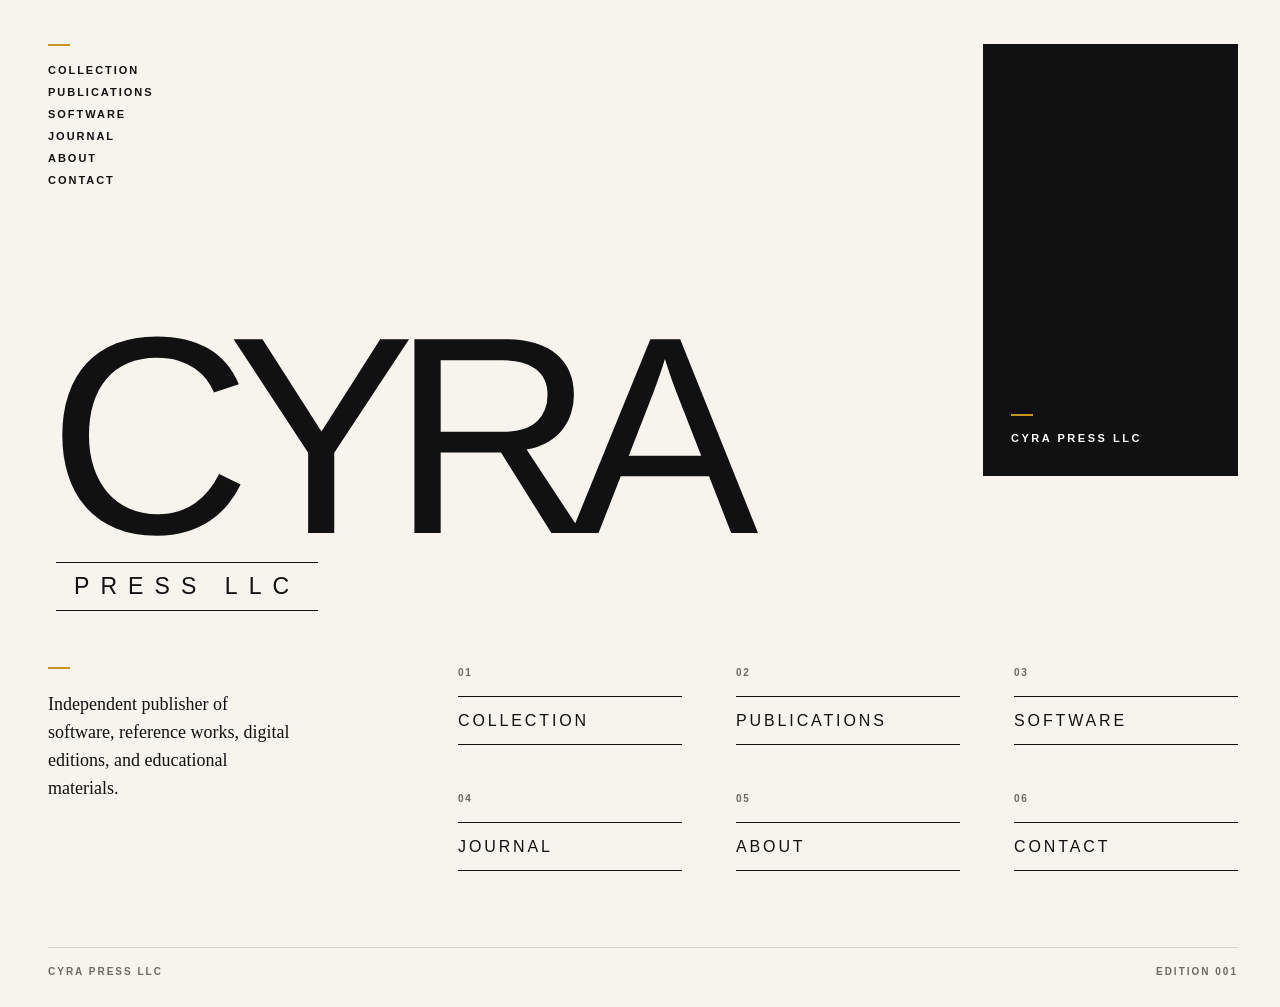
==== index.html @ 1d4a7852 "Add files via upload" ====
<!doctype html>
<html lang="en">
<head>
  <meta charset="utf-8">
  <meta name="viewport" content="width=device-width, initial-scale=1">
  <meta name="description" content="Cyra Press LLC — independent publisher of software, reference works, digital editions, and educational publications.">
  <title>Cyra Press LLC</title>
  <link rel="stylesheet" href="style.css">
</head>
<body>
  <header class="site-header">
    <nav class="site-nav" aria-label="Primary">
      <span class="tiny-dash" aria-hidden="true"></span>
      <button type="button">Collection</button>
      <button type="button">Publications</button>
      <button type="button">Software</button>
      <button type="button">Journal</button>
      <button type="button">About</button>
      <button type="button">Contact</button>
    </nav>
  </header>

  <main class="layout">
    <section class="hero" aria-labelledby="brand-title">
      <div class="brand-lockup">
        <h1 id="brand-title">CYRA</h1>
        <p class="press-label">PRESS LLC</p>
      </div>

      <aside class="black-panel" aria-label="Cyra Press">
        <span class="panel-dash" aria-hidden="true"></span>
        <p>CYRA PRESS LLC</p>
      </aside>
    </section>

    <section class="lower-grid">
      <div class="intro">
        <span class="intro-dash" aria-hidden="true"></span>
        <p>
          Independent publisher of software, reference works,
          digital editions, and educational materials.
        </p>
      </div>

      <div class="link-grid" aria-label="Future sections">
        <button type="button">
          <span class="number">01</span>
          <span class="sandwich-label">Collection</span>
        </button>

        <button type="button">
          <span class="number">02</span>
          <span class="sandwich-label">Publications</span>
        </button>

        <button type="button">
          <span class="number">03</span>
          <span class="sandwich-label">Software</span>
        </button>

        <button type="button">
          <span class="number">04</span>
          <span class="sandwich-label">Journal</span>
        </button>

        <button type="button">
          <span class="number">05</span>
          <span class="sandwich-label">About</span>
        </button>

        <button type="button">
          <span class="number">06</span>
          <span class="sandwich-label">Contact</span>
        </button>
      </div>
    </section>

    <footer class="site-footer">
      <span>CYRA PRESS LLC</span>
      <span>EDITION 001</span>
    </footer>
  </main>

  <script src="script.js"></script>
</body>
</html>
---- style.css ----
:root {
  --paper: #f7f4ee;
  --ink: #111111;
  --muted: #6d6a64;
  --accent: #c5951d;
}

* {
  box-sizing: border-box;
}

html {
  background: var(--paper);
}

body {
  margin: 0;
  min-height: 100vh;
  background: var(--paper);
  color: var(--ink);
  font-family: Arial, Helvetica, sans-serif;
}

button {
  color: inherit;
}

.site-header {
  position: absolute;
  top: 44px;
  left: 48px;
  z-index: 10;
}

.site-nav {
  display: flex;
  flex-direction: column;
  align-items: flex-start;
  gap: 10px;
}

.site-nav button {
  padding: 0;
  border: 0;
  background: transparent;
  font-size: 11px;
  font-weight: 600;
  letter-spacing: 0.18em;
  text-transform: uppercase;
  cursor: pointer;
}

.site-nav button:hover,
.site-nav button:focus-visible {
  color: var(--accent);
}

.tiny-dash,
.panel-dash,
.intro-dash {
  display: block;
  width: 22px;
  height: 2px;
  background: var(--accent);
}

.tiny-dash {
  margin-bottom: 8px;
}

.layout {
  width: 100%;
  min-height: 100vh;
  padding: 44px 42px 30px 48px;
}

.hero {
  min-height: 63vh;
  display: grid;
  grid-template-columns: minmax(0, 1fr) 255px;
  align-items: end;
  gap: 34px;
}

.brand-lockup {
  align-self: end;
}

.brand-lockup h1 {
  margin: 0;
  font-size: clamp(8rem, 22vw, 20rem);
  font-weight: 400;
  line-height: 0.74;
  letter-spacing: -0.085em;
}

.press-label {
  width: fit-content;
  margin: 22px 0 0 8px;
  padding: 10px 18px;
  border-top: 1px solid var(--ink);
  border-bottom: 1px solid var(--ink);
  font-size: clamp(1rem, 1.8vw, 1.55rem);
  letter-spacing: 0.48em;
}

.black-panel {
  align-self: start;
  min-height: 48vh;
  padding: 0 28px 32px;
  display: flex;
  flex-direction: column;
  justify-content: flex-end;
  background: #111111;
  color: #ffffff;
}

.black-panel p {
  margin: 16px 0 0;
  font-size: 11px;
  font-weight: 600;
  letter-spacing: 0.23em;
}

.lower-grid {
  margin-top: 56px;
  display: grid;
  grid-template-columns: 300px 1fr;
  gap: 110px;
  align-items: start;
}

.intro {
  max-width: 250px;
}

.intro p {
  margin: 22px 0 0;
  font-family: Georgia, "Times New Roman", serif;
  font-size: 18px;
  line-height: 1.55;
}

.link-grid {
  display: grid;
  grid-template-columns: repeat(3, minmax(150px, 1fr));
  gap: 48px 54px;
}

.link-grid button {
  padding: 0;
  border: 0;
  background: transparent;
  text-align: left;
  cursor: pointer;
}

.number {
  display: block;
  margin-bottom: 18px;
  color: var(--muted);
  font-size: 10px;
  font-weight: 600;
  letter-spacing: 0.18em;
}

.sandwich-label {
  display: block;
  padding: 15px 0 14px;
  border-top: 1px solid var(--ink);
  border-bottom: 1px solid var(--ink);
  font-size: 16px;
  letter-spacing: 0.18em;
  text-transform: uppercase;
  transition:
    color 150ms ease,
    padding-left 150ms ease,
    border-color 150ms ease;
}

.link-grid button:hover .sandwich-label,
.link-grid button:focus-visible .sandwich-label {
  padding-left: 8px;
  color: var(--accent);
  border-color: var(--accent);
}

.site-footer {
  margin-top: 76px;
  display: flex;
  justify-content: space-between;
  gap: 20px;
  padding-top: 18px;
  border-top: 1px solid #d8d3ca;
  color: var(--muted);
  font-size: 10px;
  font-weight: 600;
  letter-spacing: 0.2em;
}

@media (max-width: 980px) {
  .site-header {
    position: static;
    padding: 28px 24px 0;
  }

  .site-nav {
    flex-direction: row;
    flex-wrap: wrap;
    gap: 12px 18px;
  }

  .tiny-dash {
    flex-basis: 100%;
  }

  .layout {
    padding: 40px 24px 28px;
  }

  .hero {
    min-height: auto;
    grid-template-columns: 1fr;
  }

  .black-panel {
    min-height: 210px;
    width: 44%;
    margin-left: auto;
  }

  .lower-grid {
    grid-template-columns: 1fr;
    gap: 58px;
  }
}

@media (max-width: 720px) {
  .brand-lockup h1 {
    font-size: clamp(6rem, 30vw, 10rem);
  }

  .press-label {
    letter-spacing: 0.32em;
  }

  .black-panel {
    width: 56%;
  }

  .link-grid {
    grid-template-columns: 1fr 1fr;
  }
}

@media (max-width: 480px) {
  .site-nav button {
    font-size: 10px;
  }

  .layout {
    padding-left: 18px;
    padding-right: 18px;
  }

  .black-panel {
    width: 72%;
  }

  .link-grid {
    grid-template-columns: 1fr;
    gap: 34px;
  }

  .site-footer {
    flex-direction: column;
  }
}
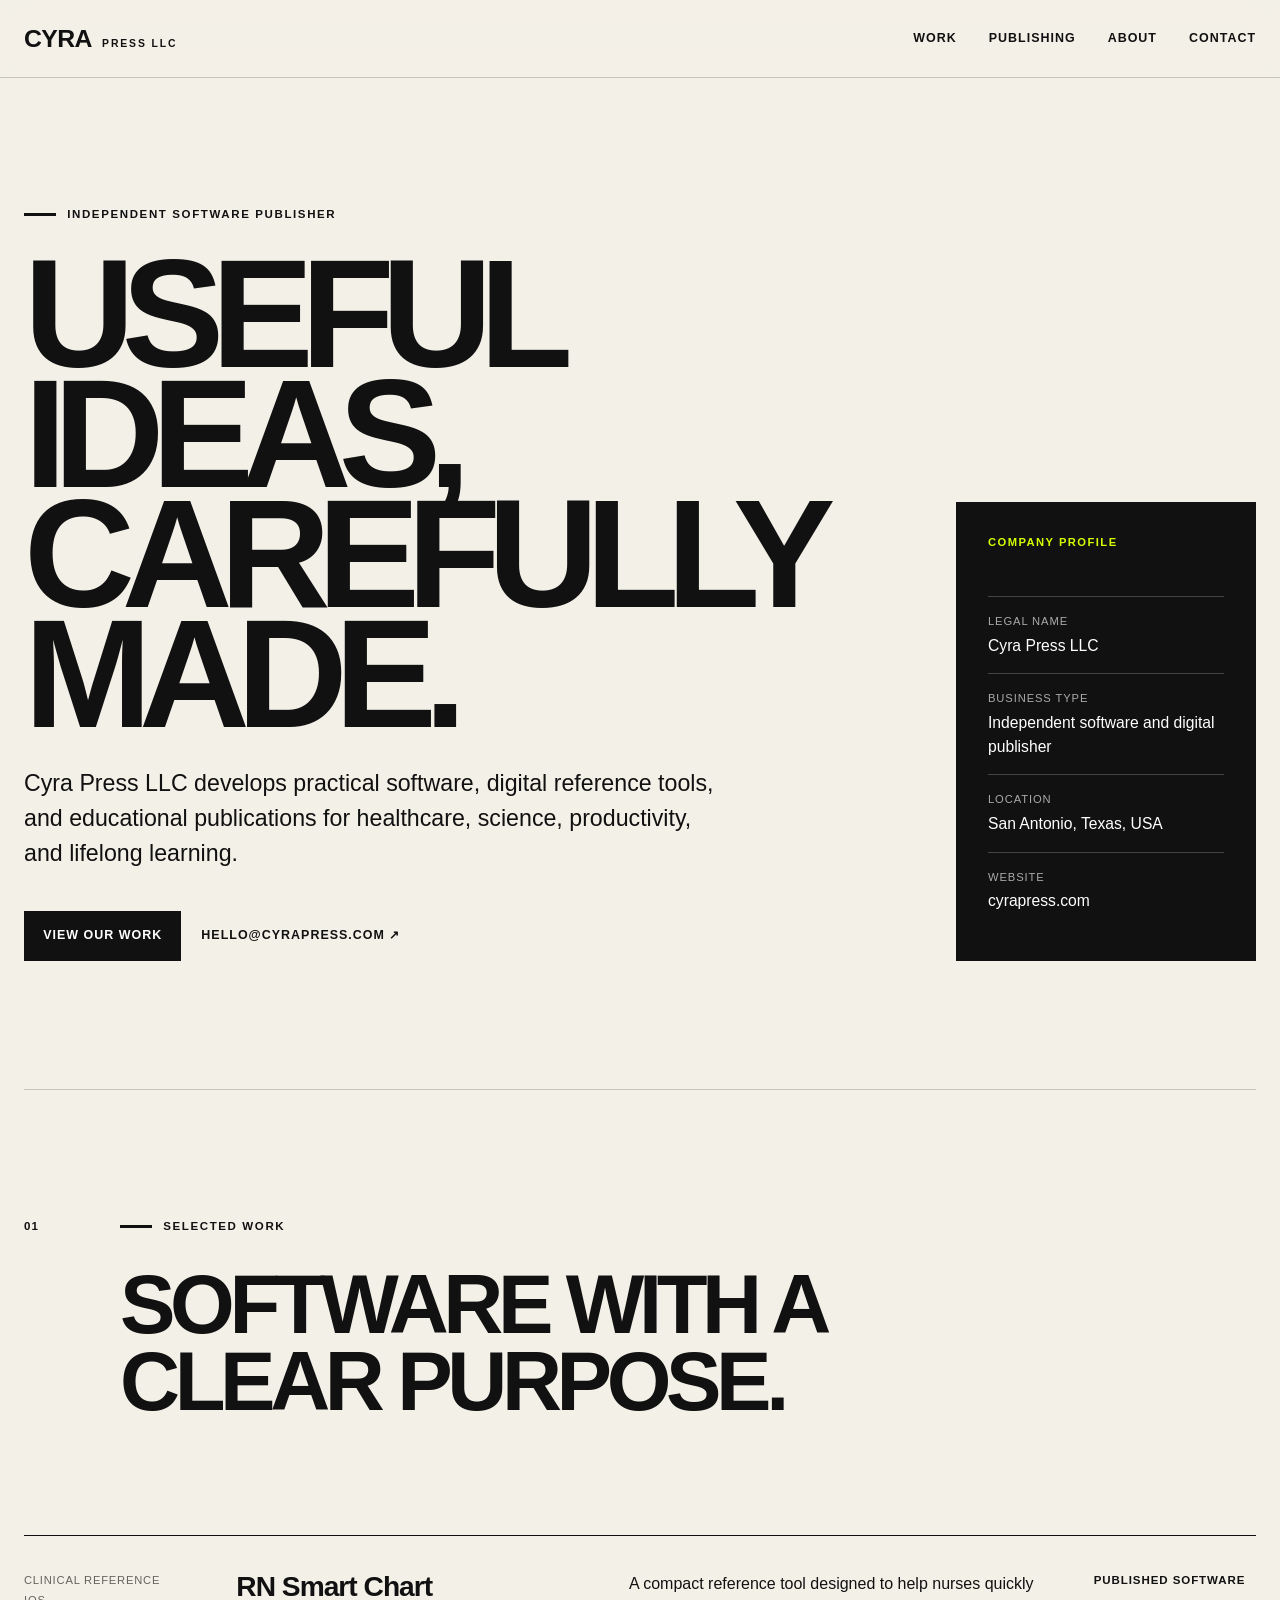
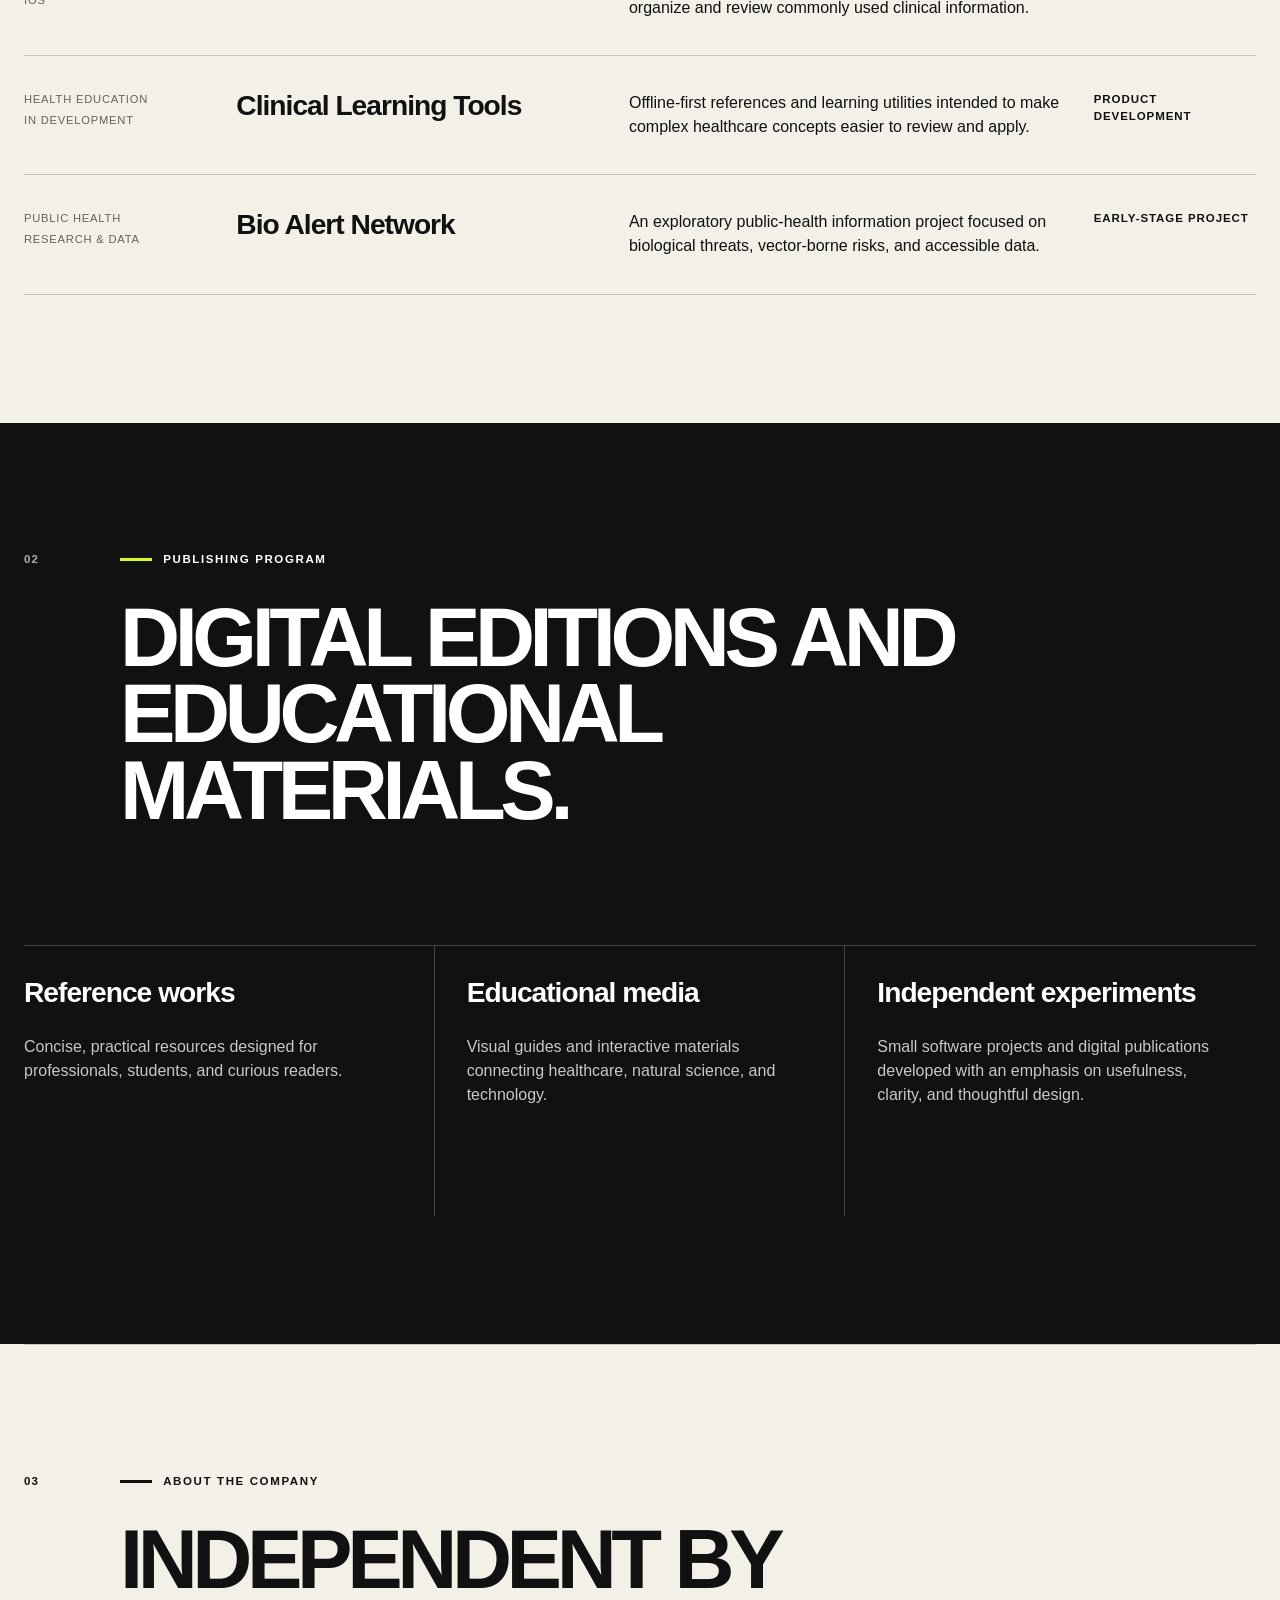
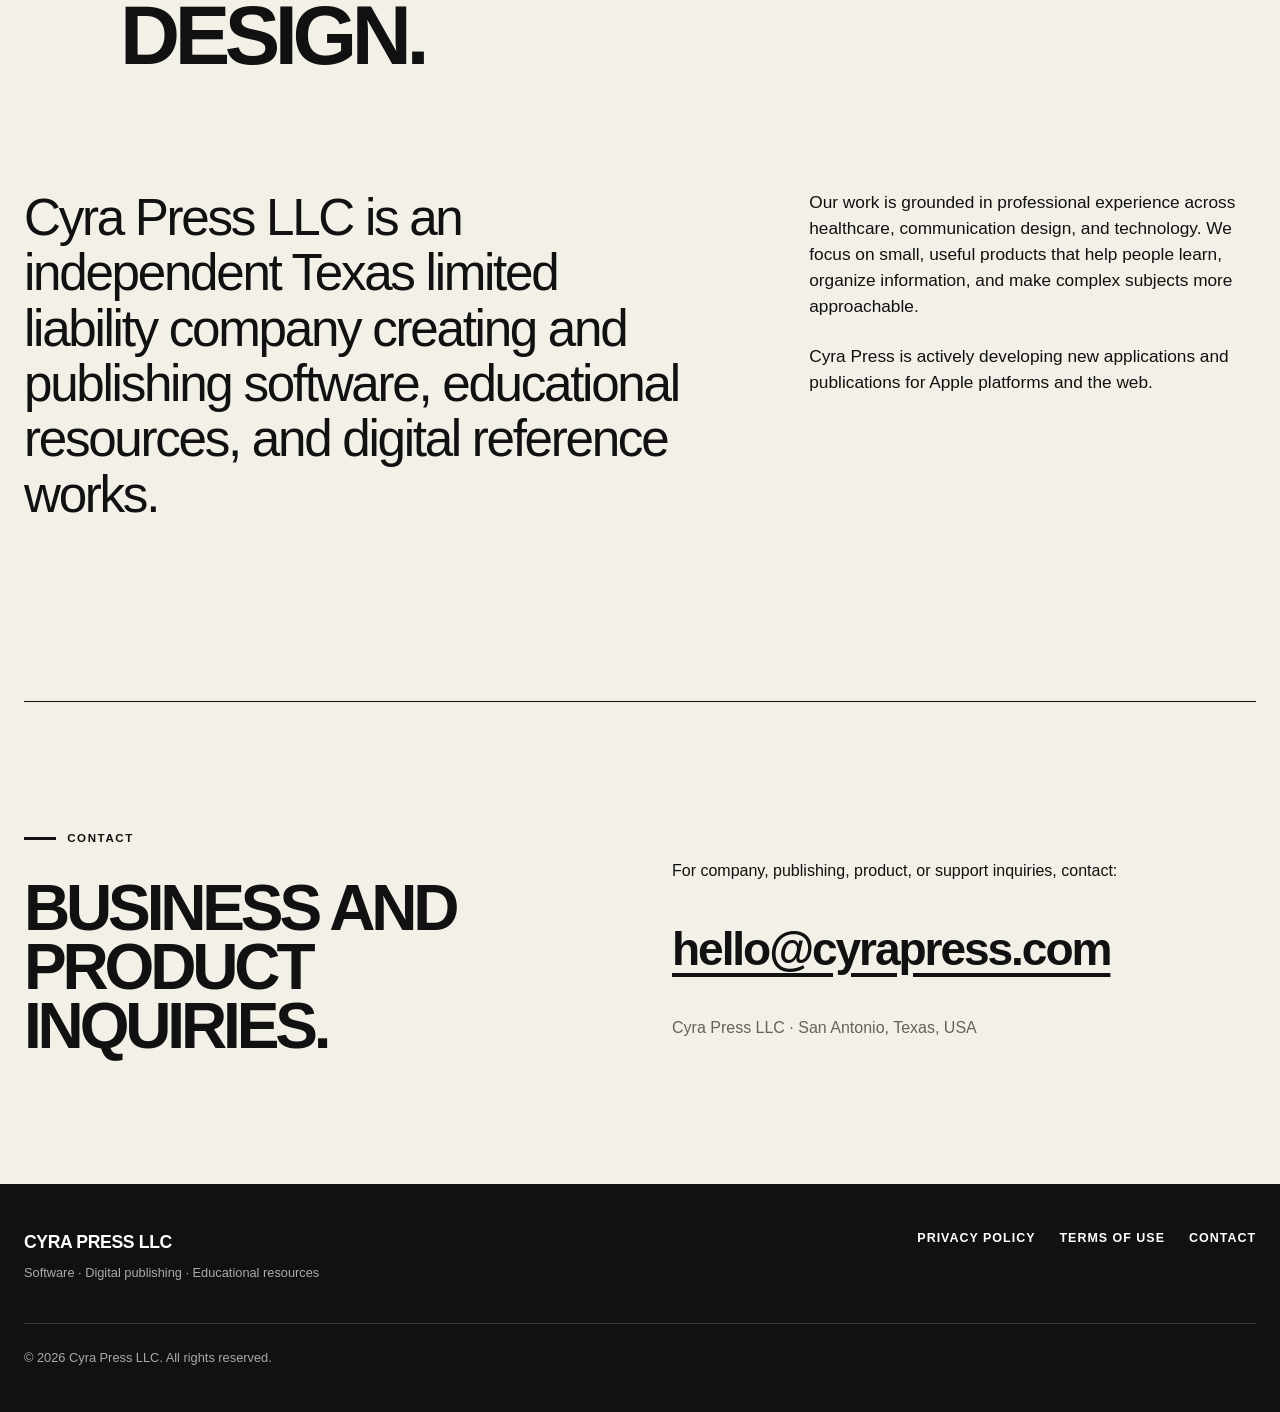
==== commit 2f5b1c67: "Add files via upload" ====
--- a/index.html
+++ b/index.html
@@ -3,84 +3,200 @@
 <head>
   <meta charset="utf-8">
   <meta name="viewport" content="width=device-width, initial-scale=1">
-  <meta name="description" content="Cyra Press LLC — independent publisher of software, reference works, digital editions, and educational publications.">
-  <title>Cyra Press LLC</title>
+  <meta name="description" content="Cyra Press LLC is a Texas-based independent software publisher creating practical digital tools and educational resources for healthcare, science, and lifelong learning.">
+  <meta name="theme-color" content="#f3f0e8">
+  <meta property="og:title" content="Cyra Press LLC">
+  <meta property="og:description" content="Independent software and digital publishing studio based in Texas.">
+  <meta property="og:type" content="website">
+  <meta property="og:url" content="https://cyrapress.com/">
+  <title>Cyra Press LLC | Software & Digital Publishing</title>
+  <link rel="canonical" href="https://cyrapress.com/">
   <link rel="stylesheet" href="style.css">
+  <script src="script.js" defer></script>
 </head>
 <body>
+  <a class="skip-link" href="#main">Skip to content</a>
+
   <header class="site-header">
-    <nav class="site-nav" aria-label="Primary">
-      <span class="tiny-dash" aria-hidden="true"></span>
-      <button type="button">Collection</button>
-      <button type="button">Publications</button>
-      <button type="button">Software</button>
-      <button type="button">Journal</button>
-      <button type="button">About</button>
-      <button type="button">Contact</button>
+    <a class="wordmark" href="#home" aria-label="Cyra Press home">
+      <span>CYRA</span>
+      <small>PRESS LLC</small>
+    </a>
+
+    <button class="menu-toggle" type="button" aria-expanded="false" aria-controls="primary-nav">
+      <span class="sr-only">Open navigation</span>
+      <span></span><span></span>
+    </button>
+
+    <nav id="primary-nav" class="site-nav" aria-label="Primary navigation">
+      <a href="#work">Work</a>
+      <a href="#publishing">Publishing</a>
+      <a href="#about">About</a>
+      <a href="#contact">Contact</a>
     </nav>
   </header>
 
-  <main class="layout">
-    <section class="hero" aria-labelledby="brand-title">
-      <div class="brand-lockup">
-        <h1 id="brand-title">CYRA</h1>
-        <p class="press-label">PRESS LLC</p>
-      </div>
-
-      <aside class="black-panel" aria-label="Cyra Press">
-        <span class="panel-dash" aria-hidden="true"></span>
-        <p>CYRA PRESS LLC</p>
-      </aside>
-    </section>
-
-    <section class="lower-grid">
-      <div class="intro">
-        <span class="intro-dash" aria-hidden="true"></span>
+  <main id="main">
+    <section id="home" class="hero section">
+      <div class="eyebrow"><span></span> Independent software publisher</div>
+      <div class="hero-grid">
+        <div>
+          <h1>Useful ideas,<br>carefully made.</h1>
+          <p class="hero-copy">
+            Cyra Press LLC develops practical software, digital reference tools,
+            and educational publications for healthcare, science, productivity,
+            and lifelong learning.
+          </p>
+          <div class="hero-actions">
+            <a class="button primary" href="#work">View our work</a>
+            <a class="button text-button" href="mailto:hello@cyrapress.com">hello@cyrapress.com ↗</a>
+          </div>
+        </div>
+
+        <aside class="identity-card" aria-label="Company information">
+          <p class="card-kicker">Company profile</p>
+          <dl>
+            <div><dt>Legal name</dt><dd>Cyra Press LLC</dd></div>
+            <div><dt>Business type</dt><dd>Independent software and digital publisher</dd></div>
+            <div><dt>Location</dt><dd>San Antonio, Texas, USA</dd></div>
+            <div><dt>Website</dt><dd>cyrapress.com</dd></div>
+          </dl>
+        </aside>
+      </div>
+    </section>
+
+    <section id="work" class="section ruled">
+      <div class="section-heading">
+        <p class="section-number">01</p>
+        <div>
+          <p class="eyebrow"><span></span> Selected work</p>
+          <h2>Software with a clear purpose.</h2>
+        </div>
+      </div>
+
+      <div class="project-list">
+        <article class="project">
+          <div class="project-meta"><span>Clinical reference</span><span>iOS</span></div>
+          <h3>RN Smart Chart</h3>
+          <p>
+            A compact reference tool designed to help nurses quickly organize
+            and review commonly used clinical information.
+          </p>
+          <p class="status">Published software</p>
+        </article>
+
+        <article class="project">
+          <div class="project-meta"><span>Health education</span><span>In development</span></div>
+          <h3>Clinical Learning Tools</h3>
+          <p>
+            Offline-first references and learning utilities intended to make
+            complex healthcare concepts easier to review and apply.
+          </p>
+          <p class="status">Product development</p>
+        </article>
+
+        <article class="project">
+          <div class="project-meta"><span>Public health</span><span>Research & data</span></div>
+          <h3>Bio Alert Network</h3>
+          <p>
+            An exploratory public-health information project focused on
+            biological threats, vector-borne risks, and accessible data.
+          </p>
+          <p class="status">Early-stage project</p>
+        </article>
+      </div>
+    </section>
+
+    <section id="publishing" class="section dark-section">
+      <div class="section-heading">
+        <p class="section-number">02</p>
+        <div>
+          <p class="eyebrow light"><span></span> Publishing program</p>
+          <h2>Digital editions and educational materials.</h2>
+        </div>
+      </div>
+
+      <div class="publishing-grid">
+        <div>
+          <h3>Reference works</h3>
+          <p>
+            Concise, practical resources designed for professionals, students,
+            and curious readers.
+          </p>
+        </div>
+        <div>
+          <h3>Educational media</h3>
+          <p>
+            Visual guides and interactive materials connecting healthcare,
+            natural science, and technology.
+          </p>
+        </div>
+        <div>
+          <h3>Independent experiments</h3>
+          <p>
+            Small software projects and digital publications developed with an
+            emphasis on usefulness, clarity, and thoughtful design.
+          </p>
+        </div>
+      </div>
+    </section>
+
+    <section id="about" class="section ruled">
+      <div class="section-heading">
+        <p class="section-number">03</p>
+        <div>
+          <p class="eyebrow"><span></span> About the company</p>
+          <h2>Independent by design.</h2>
+        </div>
+      </div>
+
+      <div class="about-grid">
+        <p class="large-copy">
+          Cyra Press LLC is an independent Texas limited liability company
+          creating and publishing software, educational resources, and digital
+          reference works.
+        </p>
+        <div class="body-copy">
+          <p>
+            Our work is grounded in professional experience across healthcare,
+            communication design, and technology. We focus on small, useful
+            products that help people learn, organize information, and make
+            complex subjects more approachable.
+          </p>
+          <p>
+            Cyra Press is actively developing new applications and publications
+            for Apple platforms and the web.
+          </p>
+        </div>
+      </div>
+    </section>
+
+    <section id="contact" class="section contact-section">
+      <div>
+        <p class="eyebrow"><span></span> Contact</p>
+        <h2>Business and product inquiries.</h2>
+      </div>
+      <div class="contact-details">
         <p>
-          Independent publisher of software, reference works,
-          digital editions, and educational materials.
+          For company, publishing, product, or support inquiries, contact:
         </p>
-      </div>
-
-      <div class="link-grid" aria-label="Future sections">
-        <button type="button">
-          <span class="number">01</span>
-          <span class="sandwich-label">Collection</span>
-        </button>
-
-        <button type="button">
-          <span class="number">02</span>
-          <span class="sandwich-label">Publications</span>
-        </button>
-
-        <button type="button">
-          <span class="number">03</span>
-          <span class="sandwich-label">Software</span>
-        </button>
-
-        <button type="button">
-          <span class="number">04</span>
-          <span class="sandwich-label">Journal</span>
-        </button>
-
-        <button type="button">
-          <span class="number">05</span>
-          <span class="sandwich-label">About</span>
-        </button>
-
-        <button type="button">
-          <span class="number">06</span>
-          <span class="sandwich-label">Contact</span>
-        </button>
-      </div>
-    </section>
-
-    <footer class="site-footer">
-      <span>CYRA PRESS LLC</span>
-      <span>EDITION 001</span>
-    </footer>
+        <a class="email-link" href="mailto:hello@cyrapress.com">hello@cyrapress.com</a>
+        <p class="response-note">Cyra Press LLC · San Antonio, Texas, USA</p>
+      </div>
+    </section>
   </main>
 
-  <script src="script.js"></script>
+  <footer class="site-footer">
+    <div>
+      <strong>CYRA PRESS LLC</strong>
+      <p>Software · Digital publishing · Educational resources</p>
+    </div>
+    <nav aria-label="Legal">
+      <a href="privacy.html">Privacy Policy</a>
+      <a href="terms.html">Terms of Use</a>
+      <a href="mailto:hello@cyrapress.com">Contact</a>
+    </nav>
+    <p class="copyright">© <span id="year">2026</span> Cyra Press LLC. All rights reserved.</p>
+  </footer>
 </body>
 </html>
--- a/style.css
+++ b/style.css
@@ -1,278 +1,458 @@
 :root {
-  --paper: #f7f4ee;
+  --paper: #f3f0e8;
   --ink: #111111;
-  --muted: #6d6a64;
-  --accent: #c5951d;
-}
-
-* {
-  box-sizing: border-box;
-}
+  --muted: #65625c;
+  --line: #c9c4b9;
+  --accent: #d4ff00;
+  --white: #ffffff;
+  --max: 1280px;
+}
+
+* { box-sizing: border-box; }
 
 html {
-  background: var(--paper);
+  scroll-behavior: smooth;
+  scroll-padding-top: 90px;
 }
 
 body {
   margin: 0;
-  min-height: 100vh;
   background: var(--paper);
   color: var(--ink);
   font-family: Arial, Helvetica, sans-serif;
-}
-
-button {
-  color: inherit;
+  line-height: 1.5;
+  -webkit-font-smoothing: antialiased;
+}
+
+a { color: inherit; }
+button, a { -webkit-tap-highlight-color: transparent; }
+
+.skip-link {
+  position: fixed;
+  top: 10px;
+  left: 10px;
+  z-index: 100;
+  padding: .75rem 1rem;
+  background: var(--ink);
+  color: var(--white);
+  transform: translateY(-150%);
+}
+.skip-link:focus { transform: translateY(0); }
+
+.sr-only {
+  position: absolute;
+  width: 1px;
+  height: 1px;
+  padding: 0;
+  margin: -1px;
+  overflow: hidden;
+  clip: rect(0, 0, 0, 0);
+  white-space: nowrap;
+  border: 0;
 }
 
 .site-header {
-  position: absolute;
-  top: 44px;
-  left: 48px;
-  z-index: 10;
+  position: sticky;
+  top: 0;
+  z-index: 20;
+  display: flex;
+  align-items: center;
+  justify-content: space-between;
+  min-height: 78px;
+  padding: 0 max(24px, calc((100vw - var(--max)) / 2));
+  border-bottom: 1px solid var(--line);
+  background: color-mix(in srgb, var(--paper) 92%, transparent);
+  backdrop-filter: blur(14px);
+}
+
+.wordmark {
+  display: flex;
+  align-items: baseline;
+  gap: .65rem;
+  text-decoration: none;
+  font-weight: 900;
+  letter-spacing: -.04em;
+}
+.wordmark span { font-size: 1.55rem; }
+.wordmark small {
+  font-size: .65rem;
+  letter-spacing: .18em;
 }
 
 .site-nav {
   display: flex;
-  flex-direction: column;
-  align-items: flex-start;
-  gap: 10px;
-}
-
-.site-nav button {
-  padding: 0;
+  align-items: center;
+  gap: 2rem;
+}
+.site-nav a,
+.site-footer a {
+  font-size: .78rem;
+  font-weight: 700;
+  letter-spacing: .08em;
+  text-decoration: none;
+  text-transform: uppercase;
+}
+.site-nav a:hover,
+.site-nav a:focus-visible,
+.site-footer a:hover,
+.site-footer a:focus-visible { text-decoration: underline; text-underline-offset: 5px; }
+
+.menu-toggle {
+  display: none;
   border: 0;
   background: transparent;
-  font-size: 11px;
-  font-weight: 600;
-  letter-spacing: 0.18em;
-  text-transform: uppercase;
-  cursor: pointer;
-}
-
-.site-nav button:hover,
-.site-nav button:focus-visible {
+}
+
+.section {
+  width: min(var(--max), calc(100% - 48px));
+  margin: 0 auto;
+  padding: clamp(72px, 10vw, 150px) 0;
+}
+
+.hero {
+  min-height: calc(100vh - 78px);
+  display: flex;
+  flex-direction: column;
+  justify-content: center;
+}
+
+.eyebrow {
+  display: flex;
+  align-items: center;
+  gap: .7rem;
+  margin: 0 0 2rem;
+  font-size: .72rem;
+  font-weight: 700;
+  letter-spacing: .14em;
+  text-transform: uppercase;
+}
+.eyebrow span {
+  display: inline-block;
+  width: 32px;
+  height: 3px;
+  background: var(--ink);
+}
+.eyebrow.light span { background: var(--accent); }
+
+.hero-grid {
+  display: grid;
+  grid-template-columns: minmax(0, 1.6fr) minmax(300px, .55fr);
+  gap: clamp(50px, 8vw, 130px);
+  align-items: end;
+}
+
+h1, h2, h3, p { margin-top: 0; }
+
+h1 {
+  max-width: 900px;
+  margin-bottom: 2rem;
+  font-size: clamp(4.7rem, 12vw, 10rem);
+  line-height: .78;
+  letter-spacing: -.085em;
+  text-transform: uppercase;
+}
+
+h2 {
+  max-width: 850px;
+  margin-bottom: 0;
+  font-size: clamp(2.8rem, 6.5vw, 6rem);
+  line-height: .92;
+  letter-spacing: -.065em;
+  text-transform: uppercase;
+}
+
+h3 {
+  font-size: clamp(1.35rem, 2.2vw, 2rem);
+  line-height: 1.05;
+  letter-spacing: -.035em;
+}
+
+.hero-copy {
+  max-width: 700px;
+  font-size: clamp(1.1rem, 2vw, 1.45rem);
+}
+
+.hero-actions {
+  display: flex;
+  flex-wrap: wrap;
+  align-items: center;
+  gap: 1.25rem;
+  margin-top: 2.5rem;
+}
+
+.button {
+  display: inline-flex;
+  min-height: 50px;
+  align-items: center;
+  justify-content: center;
+  padding: .9rem 1.2rem;
+  font-size: .78rem;
+  font-weight: 800;
+  letter-spacing: .08em;
+  text-decoration: none;
+  text-transform: uppercase;
+}
+.button.primary {
+  background: var(--ink);
+  color: var(--white);
+}
+.button.primary:hover,
+.button.primary:focus-visible {
+  background: var(--accent);
+  color: var(--ink);
+}
+.text-button { padding-inline: 0; }
+.text-button:hover { text-decoration: underline; text-underline-offset: 5px; }
+
+.identity-card {
+  background: var(--ink);
+  color: var(--white);
+  padding: 2rem;
+}
+.card-kicker {
+  margin-bottom: 2.8rem;
   color: var(--accent);
-}
-
-.tiny-dash,
-.panel-dash,
-.intro-dash {
-  display: block;
-  width: 22px;
-  height: 2px;
-  background: var(--accent);
-}
-
-.tiny-dash {
-  margin-bottom: 8px;
-}
-
-.layout {
+  font-size: .7rem;
+  font-weight: 800;
+  letter-spacing: .13em;
+  text-transform: uppercase;
+}
+.identity-card dl { margin: 0; }
+.identity-card dl div {
+  padding: 1rem 0;
+  border-top: 1px solid #444;
+}
+.identity-card dt {
+  color: #aaa;
+  font-size: .7rem;
+  letter-spacing: .08em;
+  text-transform: uppercase;
+}
+.identity-card dd {
+  margin: .25rem 0 0;
+  font-size: .98rem;
+}
+
+.ruled { border-top: 1px solid var(--line); }
+
+.section-heading {
+  display: grid;
+  grid-template-columns: 80px 1fr;
+  gap: 1rem;
+  margin-bottom: clamp(60px, 9vw, 120px);
+}
+.section-number {
+  font-size: .72rem;
+  font-weight: 800;
+  letter-spacing: .1em;
+}
+
+.project-list {
+  border-top: 1px solid var(--ink);
+}
+.project {
+  display: grid;
+  grid-template-columns: minmax(170px, .5fr) 1fr 1.2fr minmax(120px, .45fr);
+  gap: 2rem;
+  align-items: start;
+  padding: 2.2rem 0;
+  border-bottom: 1px solid var(--line);
+}
+.project-meta {
+  display: flex;
+  flex-direction: column;
+  gap: .25rem;
+  color: var(--muted);
+  font-size: .7rem;
+  letter-spacing: .07em;
+  text-transform: uppercase;
+}
+.project h3, .project p { margin-bottom: 0; }
+.project .status {
+  font-size: .72rem;
+  font-weight: 800;
+  letter-spacing: .08em;
+  text-transform: uppercase;
+}
+
+.dark-section {
   width: 100%;
-  min-height: 100vh;
-  padding: 44px 42px 30px 48px;
-}
-
-.hero {
-  min-height: 63vh;
-  display: grid;
-  grid-template-columns: minmax(0, 1fr) 255px;
-  align-items: end;
-  gap: 34px;
-}
-
-.brand-lockup {
-  align-self: end;
-}
-
-.brand-lockup h1 {
-  margin: 0;
-  font-size: clamp(8rem, 22vw, 20rem);
-  font-weight: 400;
-  line-height: 0.74;
-  letter-spacing: -0.085em;
-}
-
-.press-label {
-  width: fit-content;
-  margin: 22px 0 0 8px;
-  padding: 10px 18px;
+  max-width: none;
+  padding-inline: max(24px, calc((100vw - var(--max)) / 2));
+  background: var(--ink);
+  color: var(--white);
+}
+.dark-section .section-number { color: #aaa; }
+
+.publishing-grid {
+  display: grid;
+  grid-template-columns: repeat(3, 1fr);
+  border-top: 1px solid #444;
+}
+.publishing-grid > div {
+  min-height: 270px;
+  padding: 2rem 2rem 2rem 0;
+  border-right: 1px solid #444;
+}
+.publishing-grid > div + div { padding-left: 2rem; }
+.publishing-grid > div:last-child { border-right: 0; }
+.publishing-grid p { color: #c8c8c8; }
+
+.about-grid {
+  display: grid;
+  grid-template-columns: 1.2fr .8fr;
+  gap: clamp(50px, 9vw, 150px);
+}
+.large-copy {
+  font-size: clamp(1.8rem, 4vw, 3.6rem);
+  line-height: 1.08;
+  letter-spacing: -.045em;
+}
+.body-copy {
+  font-size: 1.08rem;
+}
+.body-copy p + p { margin-top: 1.5rem; }
+
+.contact-section {
+  display: grid;
+  grid-template-columns: 1fr 1fr;
+  gap: 4rem;
   border-top: 1px solid var(--ink);
-  border-bottom: 1px solid var(--ink);
-  font-size: clamp(1rem, 1.8vw, 1.55rem);
-  letter-spacing: 0.48em;
-}
-
-.black-panel {
-  align-self: start;
-  min-height: 48vh;
-  padding: 0 28px 32px;
-  display: flex;
-  flex-direction: column;
-  justify-content: flex-end;
-  background: #111111;
-  color: #ffffff;
-}
-
-.black-panel p {
-  margin: 16px 0 0;
-  font-size: 11px;
-  font-weight: 600;
-  letter-spacing: 0.23em;
-}
-
-.lower-grid {
-  margin-top: 56px;
-  display: grid;
-  grid-template-columns: 300px 1fr;
-  gap: 110px;
-  align-items: start;
-}
-
-.intro {
-  max-width: 250px;
-}
-
-.intro p {
-  margin: 22px 0 0;
-  font-family: Georgia, "Times New Roman", serif;
-  font-size: 18px;
-  line-height: 1.55;
-}
-
-.link-grid {
-  display: grid;
-  grid-template-columns: repeat(3, minmax(150px, 1fr));
-  gap: 48px 54px;
-}
-
-.link-grid button {
-  padding: 0;
-  border: 0;
-  background: transparent;
-  text-align: left;
-  cursor: pointer;
-}
-
-.number {
-  display: block;
-  margin-bottom: 18px;
-  color: var(--muted);
-  font-size: 10px;
-  font-weight: 600;
-  letter-spacing: 0.18em;
-}
-
-.sandwich-label {
-  display: block;
-  padding: 15px 0 14px;
-  border-top: 1px solid var(--ink);
-  border-bottom: 1px solid var(--ink);
-  font-size: 16px;
-  letter-spacing: 0.18em;
-  text-transform: uppercase;
-  transition:
-    color 150ms ease,
-    padding-left 150ms ease,
-    border-color 150ms ease;
-}
-
-.link-grid button:hover .sandwich-label,
-.link-grid button:focus-visible .sandwich-label {
-  padding-left: 8px;
-  color: var(--accent);
-  border-color: var(--accent);
-}
+}
+.contact-section h2 { font-size: clamp(2.6rem, 5vw, 5rem); }
+.contact-details { align-self: end; }
+.email-link {
+  display: inline-block;
+  margin: 1rem 0 2rem;
+  font-size: clamp(1.6rem, 3.6vw, 3.4rem);
+  font-weight: 800;
+  letter-spacing: -.045em;
+  text-underline-offset: 8px;
+}
+.response-note { color: var(--muted); }
 
 .site-footer {
-  margin-top: 76px;
-  display: flex;
-  justify-content: space-between;
-  gap: 20px;
-  padding-top: 18px;
-  border-top: 1px solid #d8d3ca;
-  color: var(--muted);
-  font-size: 10px;
-  font-weight: 600;
-  letter-spacing: 0.2em;
-}
-
-@media (max-width: 980px) {
-  .site-header {
-    position: static;
-    padding: 28px 24px 0;
-  }
-
+  display: grid;
+  grid-template-columns: 1fr auto;
+  gap: 2rem 4rem;
+  padding: 45px max(24px, calc((100vw - var(--max)) / 2));
+  background: var(--ink);
+  color: var(--white);
+}
+.site-footer strong {
+  font-size: 1.1rem;
+  letter-spacing: -.02em;
+}
+.site-footer p {
+  margin: .5rem 0 0;
+  color: #aaa;
+  font-size: .8rem;
+}
+.site-footer nav {
+  display: flex;
+  flex-wrap: wrap;
+  gap: 1.5rem;
+}
+.site-footer .copyright {
+  grid-column: 1 / -1;
+  padding-top: 1.5rem;
+  border-top: 1px solid #3b3b3b;
+}
+
+/* Legal pages */
+.legal-main {
+  width: min(850px, calc(100% - 48px));
+  margin: 0 auto;
+  padding: clamp(70px, 10vw, 130px) 0;
+}
+.legal-main h1 {
+  margin-bottom: 1.5rem;
+  font-size: clamp(3.3rem, 8vw, 6rem);
+}
+.legal-main h2 {
+  margin: 3rem 0 1rem;
+  font-size: 1.5rem;
+  letter-spacing: -.025em;
+  text-transform: none;
+}
+.legal-main p, .legal-main li { font-size: 1rem; }
+.legal-meta { color: var(--muted); }
+
+@media (max-width: 850px) {
+  .site-header { min-height: 68px; }
+  .menu-toggle {
+    position: relative;
+    z-index: 22;
+    display: grid;
+    gap: 6px;
+    padding: 12px;
+  }
+  .menu-toggle span:not(.sr-only) {
+    display: block;
+    width: 26px;
+    height: 2px;
+    background: var(--ink);
+  }
   .site-nav {
-    flex-direction: row;
-    flex-wrap: wrap;
-    gap: 12px 18px;
-  }
-
-  .tiny-dash {
-    flex-basis: 100%;
-  }
-
-  .layout {
-    padding: 40px 24px 28px;
-  }
-
-  .hero {
+    position: fixed;
+    inset: 0;
+    z-index: 21;
+    display: flex;
+    flex-direction: column;
+    align-items: flex-start;
+    justify-content: center;
+    gap: 1.3rem;
+    padding: 15vw;
+    background: var(--paper);
+    transform: translateY(-105%);
+    transition: transform .25s ease;
+  }
+  .site-nav.open { transform: translateY(0); }
+  .site-nav a { font-size: 2rem; letter-spacing: -.03em; text-transform: none; }
+  .menu-toggle[aria-expanded="true"] span:nth-of-type(1) { transform: translateY(4px) rotate(45deg); }
+  .menu-toggle[aria-expanded="true"] span:nth-of-type(2) { transform: translateY(-4px) rotate(-45deg); }
+
+  .hero-grid,
+  .about-grid,
+  .contact-section { grid-template-columns: 1fr; }
+  .identity-card { max-width: 500px; }
+  .project {
+    grid-template-columns: 1fr;
+    gap: .8rem;
+  }
+  .project-meta { flex-direction: row; gap: 1rem; }
+  .publishing-grid { grid-template-columns: 1fr; }
+  .publishing-grid > div,
+  .publishing-grid > div + div {
     min-height: auto;
+    padding: 2rem 0;
+    border-right: 0;
+    border-bottom: 1px solid #444;
+  }
+  .section-heading { grid-template-columns: 45px 1fr; }
+  .site-footer { grid-template-columns: 1fr; }
+  .site-footer .copyright { grid-column: auto; }
+}
+
+@media (max-width: 520px) {
+  .section { width: min(var(--max), calc(100% - 32px)); }
+  h1 { font-size: clamp(4rem, 22vw, 6rem); }
+  .hero-actions { align-items: flex-start; flex-direction: column; }
+  .section-heading {
     grid-template-columns: 1fr;
-  }
-
-  .black-panel {
-    min-height: 210px;
-    width: 44%;
-    margin-left: auto;
-  }
-
-  .lower-grid {
-    grid-template-columns: 1fr;
-    gap: 58px;
-  }
-}
-
-@media (max-width: 720px) {
-  .brand-lockup h1 {
-    font-size: clamp(6rem, 30vw, 10rem);
-  }
-
-  .press-label {
-    letter-spacing: 0.32em;
-  }
-
-  .black-panel {
-    width: 56%;
-  }
-
-  .link-grid {
-    grid-template-columns: 1fr 1fr;
-  }
-}
-
-@media (max-width: 480px) {
-  .site-nav button {
-    font-size: 10px;
-  }
-
-  .layout {
-    padding-left: 18px;
-    padding-right: 18px;
-  }
-
-  .black-panel {
-    width: 72%;
-  }
-
-  .link-grid {
-    grid-template-columns: 1fr;
-    gap: 34px;
-  }
-
-  .site-footer {
-    flex-direction: column;
-  }
-}
+    gap: .5rem;
+  }
+  .section-number { margin-bottom: 1rem; }
+  .email-link {
+    font-size: 1.45rem;
+    word-break: break-word;
+  }
+}
+
+@media (prefers-reduced-motion: reduce) {
+  html { scroll-behavior: auto; }
+  *, *::before, *::after {
+    animation-duration: .01ms !important;
+    transition-duration: .01ms !important;
+  }
+}
